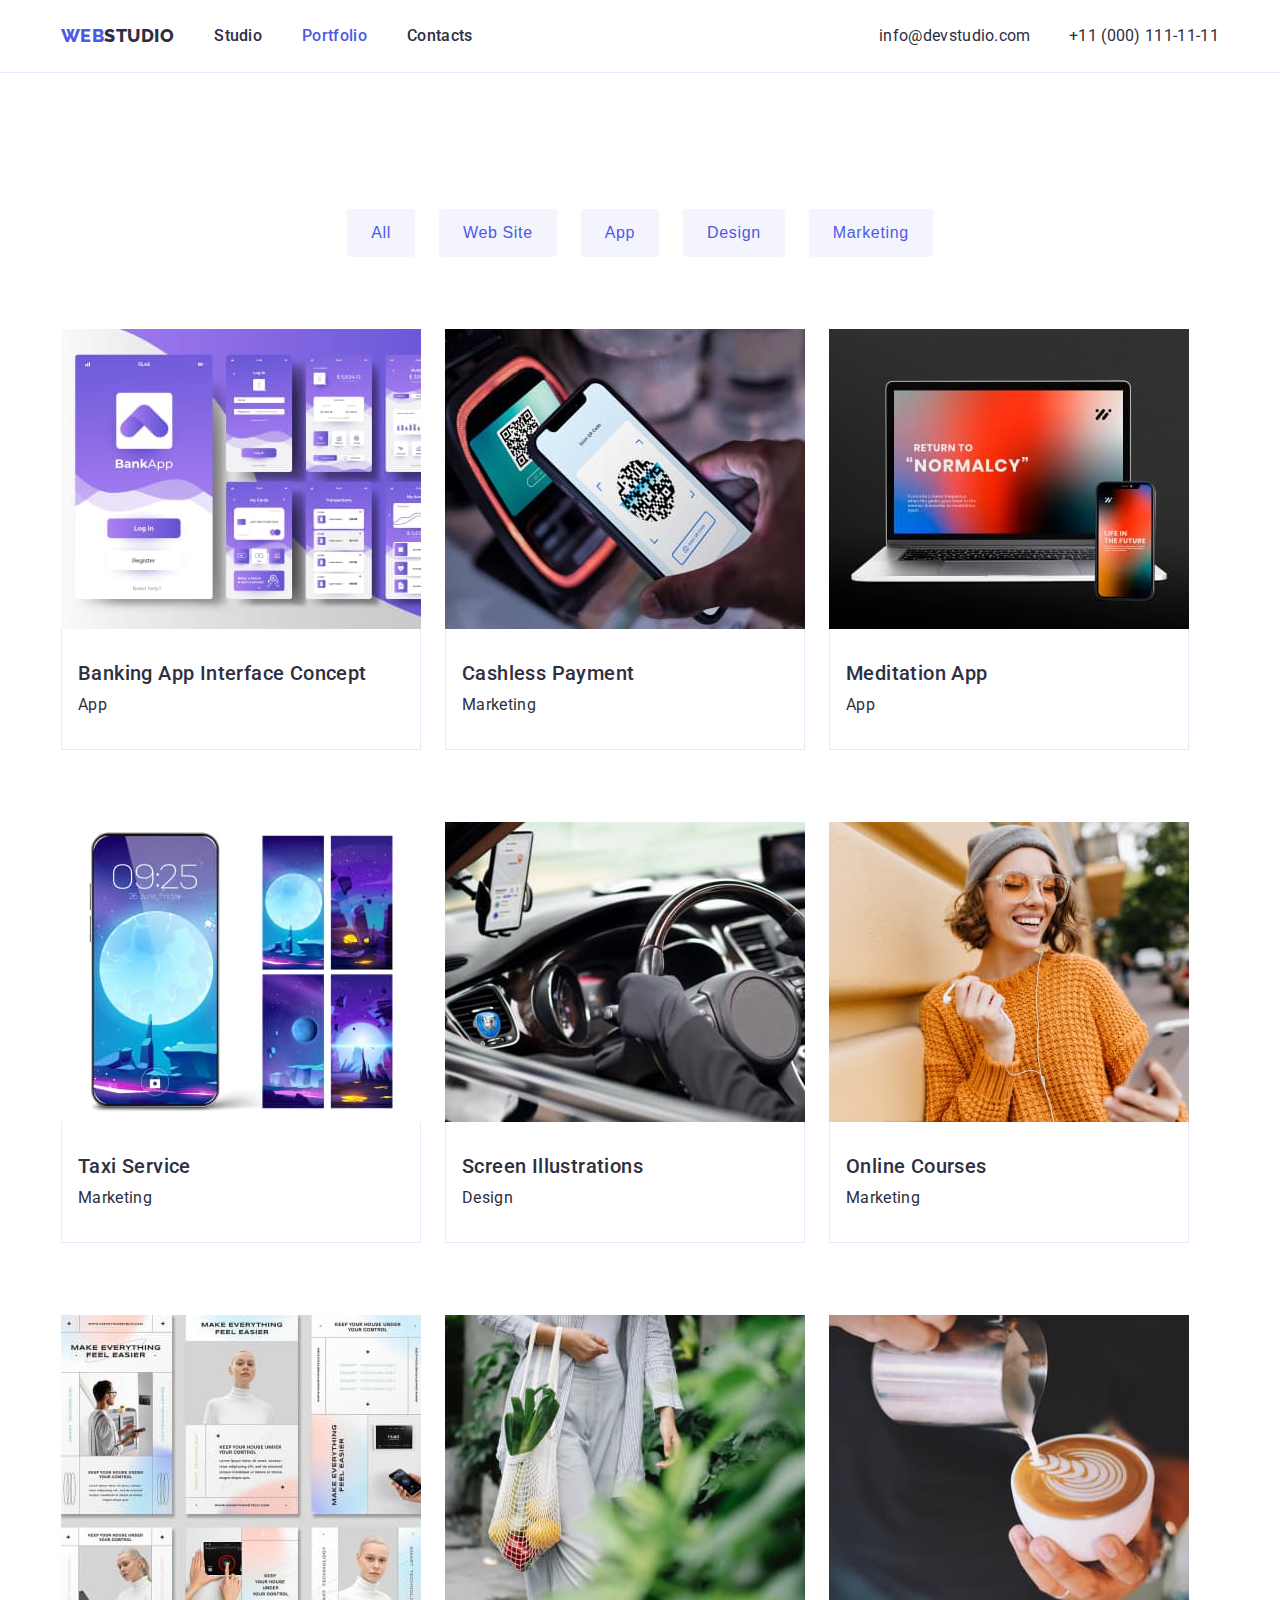
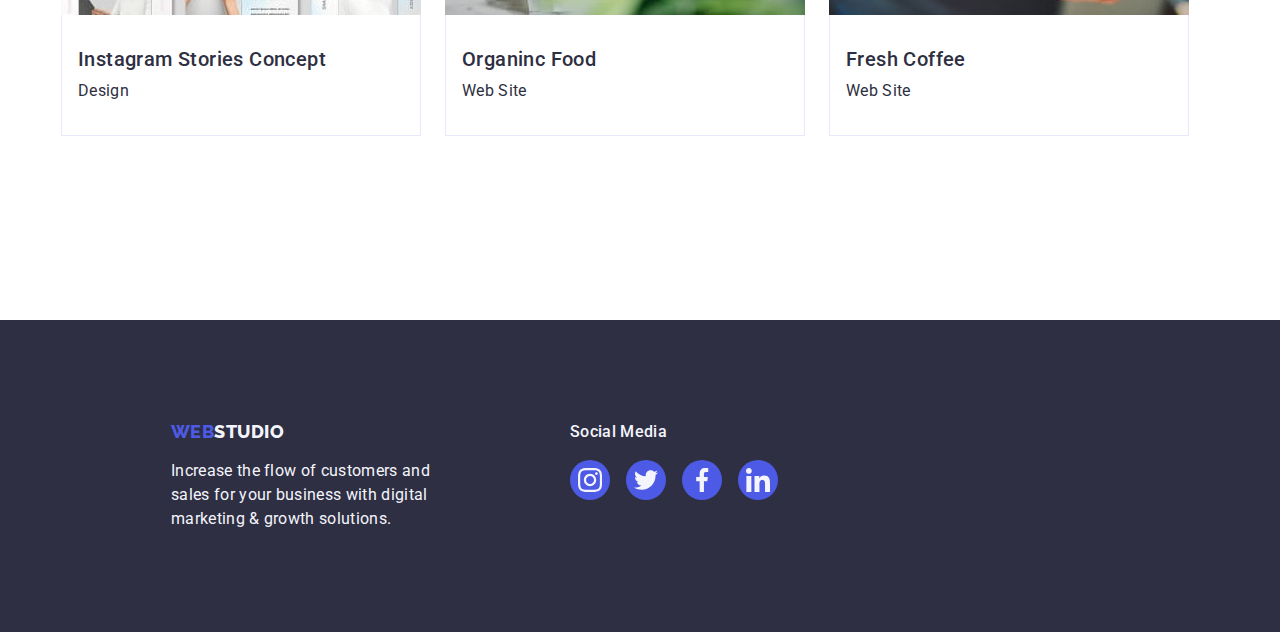
==== portfolio.html @ 55405195 "clone hw5" ====
<!DOCTYPE html>
<html lang="en">
<head>
    <meta charset="UTF-8">
    <meta name="viewport" content="width=device-width, initial-scale=1.0">
    <link href="https://fonts.googleapis.com/css2?family=Raleway:wght@800&family=Roboto:wght@400;500;700;900&display=swap" rel="stylesheet">
    <link rel="stylesheet" href="css/style.css">
    <link rel="stylesheet" href="node_modules/modern-normalize/modern-normalize.css">
    <title>Portfolio</title>
</head>
<body>
    <header class="main-header">
        <div class="header-container">
            <nav class="main-header-nav">
                <a href="index.html" class="logo">Web<span class="header-logo">Studio</span></a>
                     <ul class="nav-items">
                         <li class="main-header-nav-item">
                            <a class="main-header-nav-link" href="index.html">Studio</a></li>
                        <li class="main-header-nav-item">
                            <a class="main-header-nav-link active" href="portfolio.html">Portfolio</a></li>
                        <li class="main-header-nav-item">
                            <a class="main-header-nav-link"  href="/">Contacts</a></li>
                    </ul>
             </nav>
      
        <address class="address-container">
            <ul class="nav-address">
                 <li class="main-header-nav-address-link">
                    <a class="main-header-nav-address" href="mailto:info@devstudio.com">info@devstudio.com</a></li>
                <li class="main-header-nav-address-link">
                    <a class="main-header-nav-address" href="tel:+11(000)111-11-11">+11 (000) 111-11-11</a></li>
            </ul>
        </address>
        </div>
    </header>


    <main>
    
        <section class="portfolio-body section">
          <div class="container">
            <h2 hidden>Buttons</h2>
            <ul class="filter-buttons">
                <li class="button-link">
                    <button class="buttons" type="button">All</button></li>
                <li class="button-link">
                    <button class="buttons" type="button">Web Site</button></li>
                <li class="button-link">
                    <button class="buttons" type="button">App</button></li>
                <li class="button-link">
                    <button class="buttons" type="button">Design</button></li>
                <li class="button-link">
                    <button class="buttons" type="button">Marketing</button></li>
            </ul>

            
            <ul class="project-card-lists">
                <li class="body-images">
                    <div class="img-wrapper">
                    <img src="images/portfolioimages/img.jpg" width="360" alt="Banking App Image">
                        <div class="content">14 Stylish and User-Friendly App Design Concepts · Task Manager App · Calorie Tracker App · Exotic Fruit Ecommerce App · Cloud Storage App">
                        </div>
                    </div>
                    <div class="substrate"> 
                        <h3 class="images-title">Banking App Interface Concept</h3>
                        <p class="image-description">App</p>
                    </div>
                </li> 

                <li class="body-images">
                    <div class="img-wrapper">
                        <img src="images/portfolioimages/img2.jpg" width="360" alt="Banking App Image">
                            <div class="content">14 Stylish and User-Friendly App Design Concepts · Task Manager App · Calorie Tracker App · Exotic Fruit Ecommerce App · Cloud Storage App">
                            </div>
                        </div>
                    <div class="substrate"> 
                        <h3 class="images-title">Cashless Payment</h3>
                        <p class="image-description">Marketing</p>
                    </div>
                </li>

                <li class="body-images">
                    <div class="img-wrapper">
                        <img src="images/portfolioimages/img3.jpg" width="360" alt="Banking App Image">
                            <div class="content">14 Stylish and User-Friendly App Design Concepts · Task Manager App · Calorie Tracker App · Exotic Fruit Ecommerce App · Cloud Storage App">
                            </div>
                        </div>
                    <div class="substrate"> 
                        <h3 class="images-title">Meditation App</h3>
                        <p class="image-description">App</p>
                    </div>
                </li>

                <li class="body-images">
                    <div class="img-wrapper">
                        <img src="images/portfolioimages/img4.jpg" width="360" alt="Banking App Image">
                            <div class="content">14 Stylish and User-Friendly App Design Concepts · Task Manager App · Calorie Tracker App · Exotic Fruit Ecommerce App · Cloud Storage App">
                            </div>
                        </div>
                    <div class="substrate"> 
                        <h3 class="images-title">Taxi Service</h3>
                        <p class="image-description">Marketing</p>
                    </div>
                </li>
                
                <li class="body-images">
                    <div class="img-wrapper">
                        <img src="images/portfolioimages/img5.jpg" width="360" alt="Banking App Image">
                            <div class="content">14 Stylish and User-Friendly App Design Concepts · Task Manager App · Calorie Tracker App · Exotic Fruit Ecommerce App · Cloud Storage App">
                            </div>
                        </div>
                    <div class="substrate"> 
                        <h3 class="images-title">Screen Illustrations</h3>
                        <p class="image-description">Design</p>
                    </div>
                </li>

                <li class="body-images">
                    <div class="img-wrapper">
                        <img src="images/portfolioimages/img6.jpg" width="360" alt="Banking App Image">
                            <div class="content">14 Stylish and User-Friendly App Design Concepts · Task Manager App · Calorie Tracker App · Exotic Fruit Ecommerce App · Cloud Storage App">
                            </div>
                        </div>
                    <div class="substrate"> 
                        <h3 class="images-title">Online Courses</h3>
                        <p class="image-description">Marketing</p>
                    </div>
                </li>

                <li class="body-images">
                    <div class="img-wrapper">
                        <img src="images/portfolioimages/img7.jpg" width="360" alt="Banking App Image">
                            <div class="content">14 Stylish and User-Friendly App Design Concepts · Task Manager App · Calorie Tracker App · Exotic Fruit Ecommerce App · Cloud Storage App">
                            </div>
                        </div>
                    <div class="substrate"> 
                        <h3 class="images-title">Instagram Stories Concept</h3>
                        <p class="image-description">Design</p>
                    </div>
                </li>

                <li class="body-images">
                    <div class="img-wrapper">
                        <img src="images/portfolioimages/img8.jpg" width="360" alt="Banking App Image">
                            <div class="content">14 Stylish and User-Friendly App Design Concepts · Task Manager App · Calorie Tracker App · Exotic Fruit Ecommerce App · Cloud Storage App">
                            </div>
                        </div>
                    <div class="substrate"> 
                        <h3 class="images-title">Organinc Food</h3>
                        <p class="image-description">Web Site</p>
                    </div>
                </li>

                <li class="body-images">
                    <div class="img-wrapper">
                        <img src="images/portfolioimages/img9.jpg" width="360" alt="Banking App Image">
                            <div class="content">14 Stylish and User-Friendly App Design Concepts · Task Manager App · Calorie Tracker App · Exotic Fruit Ecommerce App · Cloud Storage App">
                            </div>
                        </div>
                    <div class="substrate"> 
                        <h3 class="images-title">Fresh Coffee</h3>
                        <p class="image-description">Web Site</p> 
                    </div>   
                </li>
                    
             </ul>
          </div>
        </section>
    </main>

    <footer class="footer-section">
        <div class="container">
         <a href="index.html" class="logo">Web<span class="footer-logo">studio</span></a>
         <p class="footer-description">Increase the flow of customers and sales for your business with digital marketing & growth solutions.</p>
        </div>
         <div class="social-media-footer">
            <h5>Social Media</h5>
                 <ul class="our-team-link">
                    <li class="our-team-link-item">
                        <a href="/" class="team-socials">
                            <svg class="social-icons">
                                <use href="images/icon.svg#icon-instagram-2" class="icons"></use>
                            </svg>
                        </a>
                    </li>
                
                    <li class="our-team-link-item">
                        <a href="/" class="team-socials">
                            <svg class="social-icons">
                                <use href="images/icon.svg#icon-twitter-1" class="icons"></use>
                            </svg>
                        </a>
                    </li>
                
                    <li class="our-team-link-item">
                        <a href="/" class="team-socials">
                        <svg class="social-icons">
                            <use href="images/icon.svg#icon-facebook-1" class="icons"></use>
                        </svg>
                    </a>
                </li>
                <li class="our-team-link-item">
                    <a href="/" class="team-socials">
                        <svg class="social-icons">
                            <use href="images/icon.svg#icon-linkedin-1" class="icons"></use>
                        </svg>
                    </a>
                </li>
            </ul>
        </li>
        </div>
    </footer>
</body>
</html>
---- css/style.css ----
:root{ 
    --navy-blue: #2e2f42;
    --secondary-color:#4d5ae5;
    --cloud: #f4f4fd;
    --white:#fff;
    --cornflower: #E7E9FC;
    --LIGHT-SLATE: #8E8F99;
    --green: #31D0AA;
    --ocean: #404BBF;
    --DAIRY:#FCFCFC;
}

body{
    font-family: 'Roboto', sans-serif;
    margin: 0;
    padding: 0;
    background-color: var(--white);
    color: var(--navy-blue);
    font-size: 16px;
    letter-spacing: 0.32px;
}
html{
    box-sizing: border-box;
}
h1,
h2,
h3,
h4,
h5,
h6,
p{
    font-family: 'Roboto', sans-serif;
    margin: 0;
}

::before,
::after {
    box-sizing: inherit;
}

.main-header{
    display: flex;
    align-items: center;
    height: 72px;
    border-bottom: 1px solid var(--cornflower);
}
.header-container{
    display: flex;
    justify-content: space-between;
    align-items: center;
    width: 1158px;
    margin: 0 auto;
    padding: 0 15px 0 15px;

}
.main-header-nav{
    display: flex;
    justify-content: center;
    align-items: center;
}
.nav-items{
    display: flex;
    justify-content: space-between;
    align-items: center;
    gap: 40px;
}
.main-header-nav-link{
    text-decoration: none;
}

.logo{
    color: var(--secondary-color);
    font-size: 18px;
    font-weight: 800;
    font-family: 'Raleway';
    text-decoration: none;
    text-transform: uppercase;
}

.header-logo{
    font-size: 18px;
    font-weight: 800;
    font-family: 'Raleway';
    color:var(--navy-blue);
    line-height: 1.17;
    letter-spacing: 0.54px;
}



/*ADDRESS NAV*/

.nav-address{
    display: flex;
    width: 340px;
    justify-content: space-between;
}

.main-header-nav .main-header-nav-item{
    list-style: none;   
}

.main-header-nav-link{
    color: var(--navy-blue);
    font-size: 16px;
    font-weight: 500;
    letter-spacing: 0.32px;
    line-height: 1.5;
    position: relative;
    transition-property: color;
    transition-duration: 250ms;
    transition-timing-function: cubic-bezier(0.4, 0, 0.2, 1);
}


.main-header-nav-address-link{
    list-style: none;
    position: relative;
}

.main-header-nav-address {
    width: 153px;
    font-size: 1rem;
    line-height: 1.5;
    letter-spacing: 0.32px;
    text-decoration: none;
    color: var(--navy-blue);
    font-style: normal;
    transition-property: color;
    transition-duration: 250ms;
    transition-timing-function: cubic-bezier(0.4, 0, 0.2, 1);
}

.main-header-nav-link:hover,
.main-header-nav-address:hover,
.main-header-nav-link.active {
    color: var(--secondary-color);

}


.main-header-nav-link:focus,
.main-header-nav-address:focus {
    color: var(--secondary-color);
    outline: transparent;
}

/* HEADER LINKS ANIMATION */
.main-header-nav-address-link::after, .main-header-nav-link::after{
    content: "";
    position: absolute;
    display: block;
    left:0;
    bottom: -27px;
    width: 0%;
    background-color: var(--ocean);
    height: 4px;
    border-radius: 2px;
    transition-duration: 250ms;
    transition-timing-function: cubic-bezier(0.4, 0, 0.2, 1);
}

.main-header-nav-address-link:hover::after, .main-header-nav-link:hover::after{
    width: 100%;
}



/* GENERIC AUXILIARY CLASS */
.container{
    width: 1158px;
    margin: 0 auto;
    padding: 0 15px;
}

.section{
    padding-top: 120px;
    padding-bottom: 120px;
}


/*HERO SECTION*/

.hero-section { 
    background-image: linear-gradient(rgba(46,46,46,0.7),rgba(46,47,46,0.7)),url(../images/hero/background.jpg);
    background-size: cover;
    background-repeat: no-repeat;
    background-position: center;
    margin: 0 auto;
    max-width: 1440px;
    color: var(--white); 
    padding: 180px 0;
}

.hero-section .container {
    text-align: center;
}

.hero-title{
    font-size: 56px;
    font-weight: 700;
    line-height: 1.07;
    letter-spacing: 1.12px;
    height: 120px;
    width: 496px;
    text-align: center;
    margin: auto;
}

.button{
    background-color: var(--secondary-color);
    color: var(--white);
    border-radius: 4px;
    box-shadow: 0px 4px 4px 0px rgba(0, 0, 0, 0.15);
    padding: 16px 32px;
    font-size: 16px;
    font-weight: 500;
    margin-top: 50px;
    
}

.button:hover{
    cursor: pointer;
    background-color: var(--ocean);
}
.button:focus{
    color: var(--secondary-color);
    background-color: var(--cloud);
    
}



    /*FEATURE SECTION*/
.advantages{
    display: flex;
    justify-content: center;
    align-items: center;
    background-color: var(--cloud);
    border-radius: 4px;
    width: 264px;
    height: 112px;
}
.advantages-icons{
   width: 64px;
   height: 64px;
}

  
.icons{
   position: relative;
   top: 10px;
   left: 10px;
}
.feature{
    background-color: var(--white);
}
.feature-list{
   display: flex;
    padding: 0;
   flex-wrap: wrap;
   gap: 24px;
}

.feature-item{
    flex-basis: calc((100% - 72px)/4);
    list-style: none;
}

.feature-title{
    font-size: 20px;
    font-weight: 500;
    line-height: 1.2;
    letter-spacing: 0.4px;
    padding-top: 8px;
}

.feature-description{
    padding-top: 8px;
    width: 264px;
    font-size: 16px;
    font-weight: 400;
    line-height: 1.5;
    letter-spacing: 0.32px;
}

/*BODY CONTAINER*/

.body-section{
    text-align: center;
    padding-bottom: 120px;
}


.image-title{
    font-size: 36px;
    font-style: normal;
    font-weight: 700;
    line-height: 1.1; 
    letter-spacing: 0.72px;
}

.image-ul{
    display: flex;
    padding: 0;
    gap: 24px;
}
.images{
    list-style: none;
    margin-top: 72px;
    flex-basis: calc((100% - 48px) / 3);
}

.images img{
    width: 370px;
}



/*TEAM CONTAINER*/
.team{
    background-color: var(--cloud);
}

.team-ul{
    display: flex;
    flex-wrap: wrap;
    padding: 0;
    gap: 24px
}


.team-images{
    flex-basis: calc((100% - 72px)/4);
    list-style: none;
    margin-top: 72px;
    border-radius: 0px 0px 4px 4px;
    background: var(--white);
    box-shadow: 0px 2px 1px 0px rgba(46, 47, 66, 0.08), 0px 1px 1px 0px rgba(46, 47, 66, 0.16), 0px 1px 6px 0px rgba(46, 47, 66, 0.08); 
}


.team-images img{
    width: 271.5px;
}

.team-title{
    text-align: center;
    font-size: 36px;
    font-weight: 700;
    line-height: 1.1;
    letter-spacing: 0.72px;
}

.team-position{
    text-align: center;
    font-size: 16px;
    line-height: 1.5;
    letter-spacing: 0.32px;
    padding-bottom: 32px;
    padding-top: 8px;
}

.team-name{
    text-align: center;
    padding-top: 32px;
    font-size: 20px;
    font-weight: 500;
    line-height: 1.2; 
    letter-spacing: 0.4px;
}

.our-team-link{
    display: flex;
    align-items: center;
    justify-content: center;
    padding: 0;
    margin-bottom: 32px;
}
.our-team-link-item:not(:last-child){
    margin-right: 24px;
}
.our-team-link-item{
    list-style: none;
    display: flex;
    align-items: center;
    justify-content: center;
    width: 40px;
    height: 40px;
    background-color: var(--secondary-color);
    border-radius: 50%;
    transition-property: color, background-color;
    transition-duration: 250ms;
    transition-timing-function: cubic-bezier(0.4, 0, 0.2, 1);
}

.our-team-link-item svg{
    display: flex;
    align-items: center;
    justify-content: center;
    width: 16px;
    height: 16px;
}

.our-team-link-item:hover {
    color: var(--cloud);
    background-color: var(--ocean);
    cursor: pointer;
}

/* CLIENT SECTION */
.client-section{
    text-align: center;
}

.client-section h2 {
    color:var(--navy-blue);
    font-size: 36px;
    font-weight: 700;
    line-height: 1.1;
    letter-spacing: 0.72px;
    text-transform: capitalize;
}
.company-items{
    display: flex;
    align-items: center;
    justify-content: center;
    gap: 24px;
    margin-top:72px;
    flex-wrap: wrap;
    padding: 0;
}

.company-items-link{
    display: flex;
    align-items: center;
    justify-content: center;
    list-style: none;
}

.company-icon{
    width: 104px;
    height: 56px;
    padding: 16px 32px;
    fill: var(--LIGHT-SLATE);
    border: 1px solid var(--LIGHT-SLATE);
    border-radius: 4px;
    transition-property: fill, border-color;
    transition-duration: 250ms;
    transition-timing-function: cubic-bezier(0.4, 0, 0.2, 1);
}

.company-icon:hover {
    cursor: pointer;
    fill: var(--ocean);
    border-color: var(--ocean);
}

/*FOOTER*/
.footer-section{
    display: flex;
    align-items: center;
    background-color: var(--navy-blue);
    color: var(--cloud);
    height: 312px
}
.footer-section .container{
    width: 264px;
    margin-left:156px;
    margin-right: 120px;
}

.social-media-footer h5{
    font-family: Roboto;
    font-size: 16px;
    font-weight: 500;
    line-height: 1.5; 
    letter-spacing: 0.32px;
}


.social-media-footer .our-team-link svg{
    width: 24px;
    height: 24px;
}
.social-media-footer .our-team-link-item:not(:last-child){
    margin-right: 16px;
}
.logo .footer-logo{
    font-size: 18px;
    font-weight: 800;
    font-family: 'Raleway';
    color:var(--cloud);
    line-height: 1.17;
    letter-spacing: 0.54px;
}  
.footer-description{
    padding-top: 16px;
    font-size: 16px;
    font-weight: 400;
    line-height: 1.5;
    letter-spacing: 0.32px;
    width: 264px;
}

.social-media-footer .our-team-link-item{
    transition-property: color,background-color;
    transition-duration: 250ms;
    transition-timing-function:cubic-bezier(0.4, 0, 0.2, 1) ;
}
.social-media-footer .our-team-link-item:hover {
    color: var(--cloud);
    background-color: var(--green);
    cursor: pointer;
}

/* MODAL CSS */
.modal{
    background-color: rgba(0, 0, 0, 0.5);
    position: fixed;
    width: 100%;
    height: 100%;
    top: 0px;
    left: 0px;
    display: flex;
    align-items: center;
    justify-content: center;
    pointer-events: auto;
    opacity: 1;
    transition-property: visibility,opacity;
    transition-duration: 250ms;
    transition-timing-function: cubic-bezier(0.4, 0, 0.2, 1);
}

.modal.is-hidden{
    visibility: hidden;
    opacity: 0;
    pointer-events: none;
}

.modal.is-hidden .modal-content{
    transform: scale(0.5);
}

.modal-content{
    position: relative;
    width: 528px;
    height: 580px;
    background: var(--DAIRY);
    border-radius: 4px;
    box-shadow: 0px 2px 1px 0px rgba(0, 0, 0, 0.20), 0px 1px 3px 0px rgba(0, 0, 0, 0.12), 0px 1px 1px 0px rgba(0, 0, 0, 0.14);
    transform:none;
    transition-property:tranform;
    transition-duration: 250ms;
    transition-timing-function: cubic-bezier(0.4, 0, 0.2, 1);
}


.modal-close{
    display: flex;
    justify-content: center;
    align-items: center;
    position: absolute;
    top: 24px;
    right: 24px;
    width: 24px;
    height: 24px;
    stroke: rgba(0, 0, 0, 0.10);
    border: 1px solid rgba(0, 0, 0, 0.10);
    border-radius: 50%;
    background-color: var(--cornflower);
    cursor: pointer;
    transition:background-color 250ms;
    transition-timing-function: cubic-bezier(0.4, 0, 0.2, 1);
}

.modal-close:hover,.modal-close:focus{
    background-color: var(--ocean);
}



/*Portfolio Design*/
.filter-buttons{
    display: flex;
    justify-content: center;
    align-items: center;
    gap:24px;
    padding: 0;
}

.button-link{
    list-style: none;
}

.buttons{
    font-size: 16px;
    font-weight: 500;
    line-height: 1.5;   
    letter-spacing: 0.64px;
    border: none;
    color: var(--secondary-color);
    padding: 12px 24px;
    border-radius: 4px;
    background-color:var(--cloud);
    transition-property: color, background-color,box-shadow;
    transition-duration: 250ms;
    transition-timing-function: cubic-bezier(0.4, 0, 0.2, 1);
}


.buttons:hover, .buttons:focus{
    color: var(--cloud);
    background-color: var(--secondary-color);
    cursor: pointer;
    outline: transparent;
    box-shadow: 0px 2px 2px 0px rgba(0, 0, 0, 0.12), 0px 2px 1px 0px rgba(0, 0, 0, 0.08), 0px 3px 1px 0px rgba(0, 0, 0, 0.10);
}



.button-link,  .body-images{
    list-style: none;
}

/*BODY IMAGES*/

.project-card-lists{
   display:flex;
   flex-wrap: wrap;
   margin-top: 72px;
   padding: 0;
   gap:24px;
   flex-basis: calc((100% - 48px) / 3);
}

.images-title {
    font-size: 20px;
    font-weight: 500;
    line-height: 1.2;
    letter-spacing: 0.4px;
}

.image-description{
    padding-top: 8px;
    line-height: 1.5; 
    letter-spacing: 0.32px;
}

.substrate{
    background-color: var(--white);
    padding: 32px 16px;
    border: 1px solid var(--cornflower);
    background: var(--white);
    border-top: 0;
    margin-bottom: 48px;

}


.img-wrapper{
    position: relative;
    overflow: hidden;
}

.img-wrapper img{
    display: block;
    width: 100%;
    height: 100%;
    object-fit: cover;
    object-position: center;
}
.img-wrapper > .content{
    position: absolute;
    top:0;
    left: 0;
    font-family: Roboto;
    font-size: 16px;
    font-weight: 400;
    line-height: 1.5;
    letter-spacing: 0.32px;
    color: var(--cloud);
    background-color: rgba(77, 90, 229,0.8);
    height: 100%;
    text-align: left;
    align-items: center;
    padding: 0 24px;
    display: flex;
    transform: translateY(100%);
    transition-property: transform;
    transition-duration: 250ms;
    transition-timing-function: cubic-bezier(0.4, 0, 0.2, 1);
    opacity: 0;
}


.body-images:hover  .img-wrapper > .content{
    opacity: 1;
    transform: translateY(0);
}

.body-images:hover .substrate{
    box-shadow: 0px 2px 1px 0px rgba(46, 47, 66, 0.08), 0px 1px 1px 0px rgba(46, 47, 66, 0.16), 0px 1px 6px 0px rgba(46, 47, 66, 0.08);
}
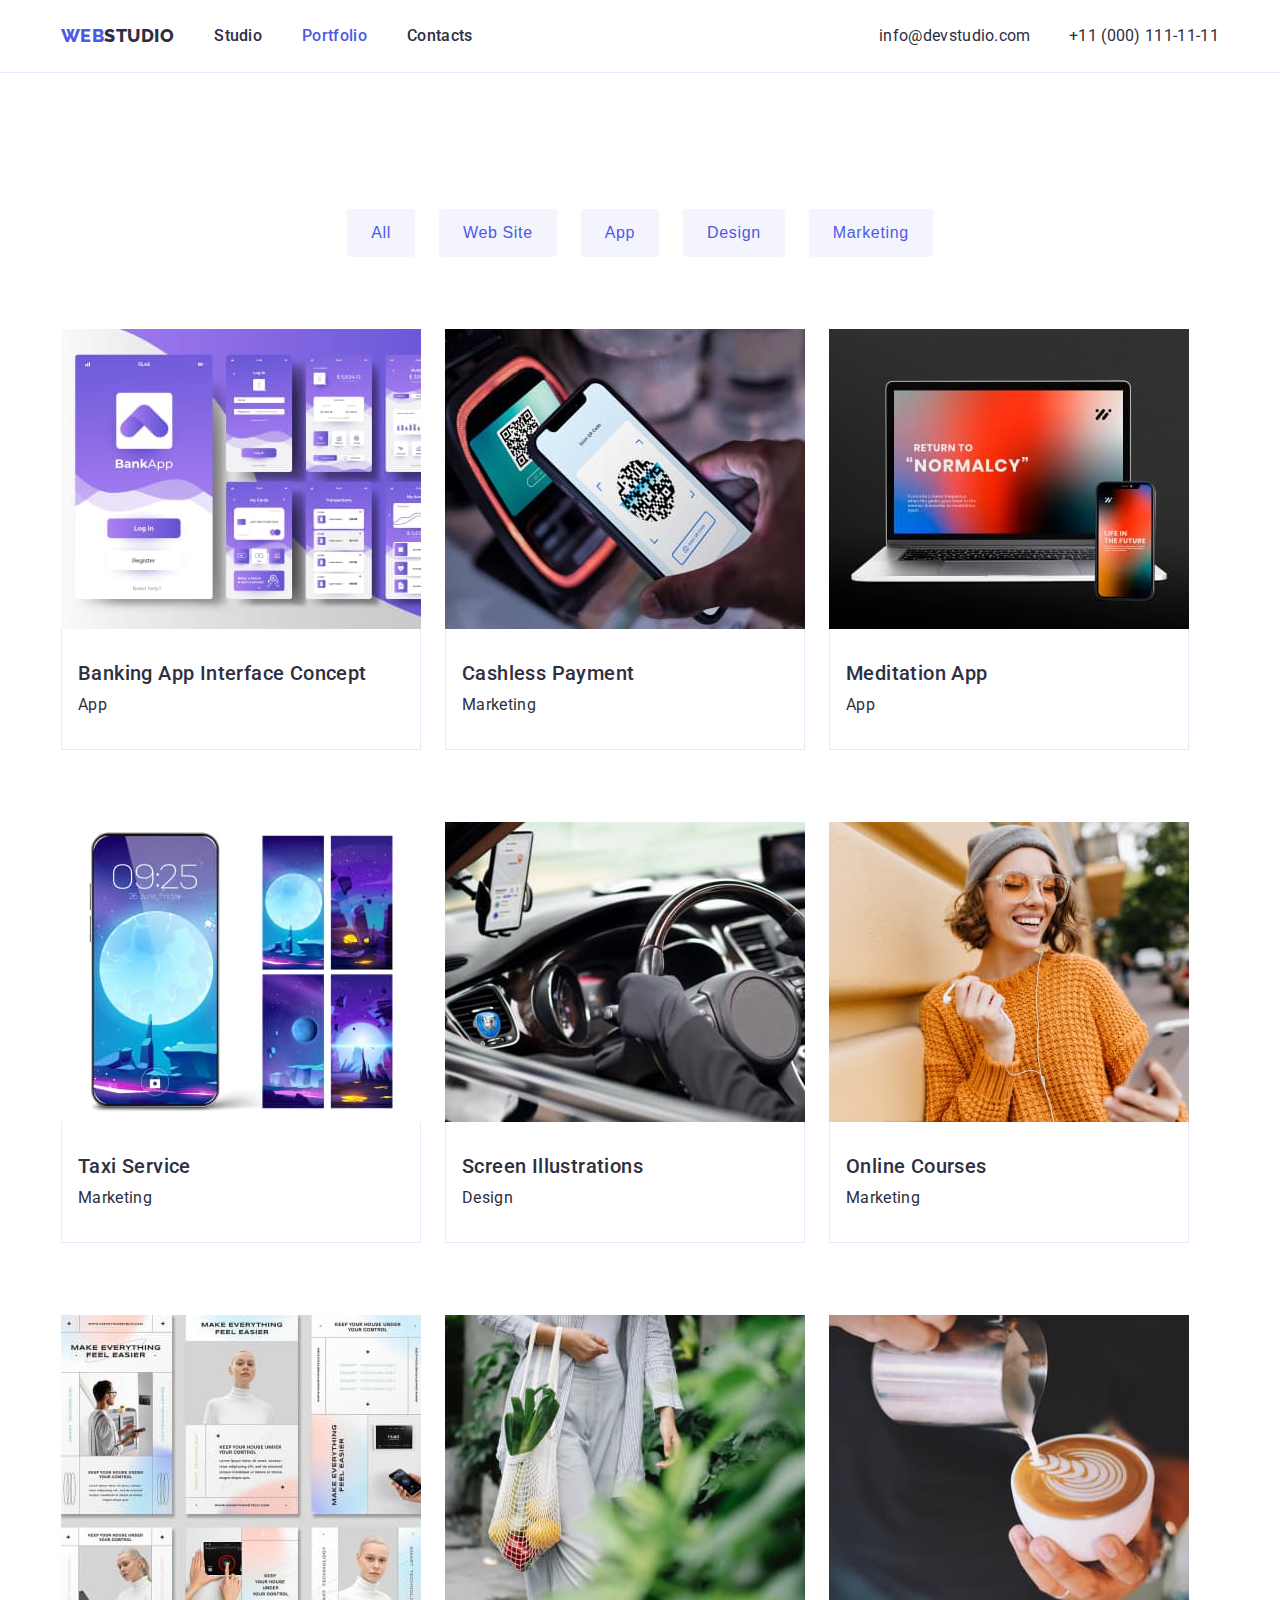
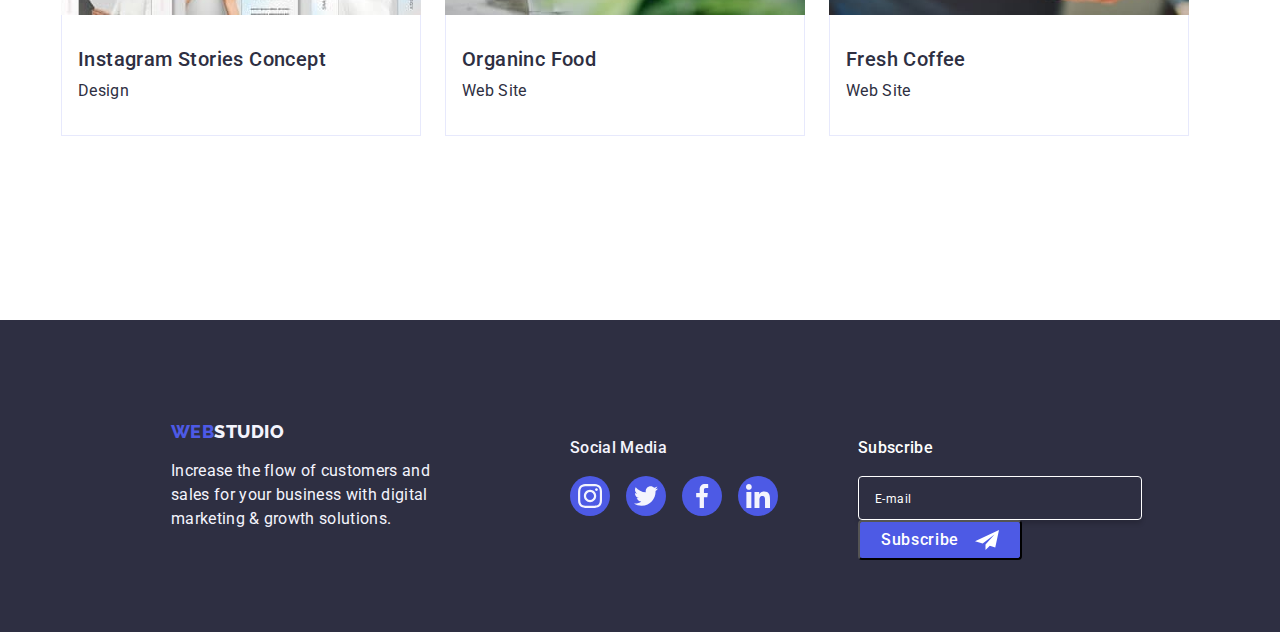
==== commit 6abb690e: "modal-form" ====
--- a/portfolio.html
+++ b/portfolio.html
@@ -209,6 +209,13 @@
             </ul>
         </li>
         </div>
+        <div class="footer-newsletter">
+            <h5>Subscribe</h5>
+            <input type="text" class="email-box" placeholder="E-mail">
+            <button type="submit" class="subscribe-btn">Subscribe
+                <img src="images/subscribe.svg" alt="subscribe-frame">
+            </button>
+        </div>
     </footer>
 </body>
 </html>--- a/css/style.css
+++ b/css/style.css
@@ -478,7 +478,10 @@
     letter-spacing: 0.32px;
 }
 
-
+.social-media-footer{
+    height: 80px;
+    width: 208px;
+}
 .social-media-footer .our-team-link svg{
     width: 24px;
     height: 24px;
@@ -514,6 +517,70 @@
     cursor: pointer;
 }
 
+/* newsletter */
+.footer-newsletter{
+    margin-left: 80px;
+    height: 80px;
+}
+.email-box{
+    width: 264px;
+    height: 40px;
+    border-radius: 4px;
+    border: 1px solid var(--white);
+    box-shadow: 0px 4px 4px 0px rgba(0, 0, 0, 0.15);
+    background: var(--navy-blue);
+    padding-left: 16px;
+    margin-right: 24px;
+    transition: border 250ms;
+    transition-timing-function: cubic-bezier(0.4, 0, 0.2, 1);
+}
+.email-box:hover{
+    border:1px solid var(--secondary-color);
+
+}
+.email-box::placeholder{
+    color: var(--white);
+    font-family: Roboto;
+    font-size: 12px;
+    font-weight: 400;
+    line-height: 2;
+    letter-spacing: 0.48px;
+}
+
+.subscribe-btn{
+    display: inline-flex;
+    padding: 8px 24px;
+    justify-content: center;
+    align-items: center;
+    gap: 16px;
+    border-radius: 4px;
+    background-color: var(--secondary-color);
+    height: 40px;
+    width: 164px;
+    color: var(--white);
+    font-family: 'Roboto';
+    font-size: 16px;
+    font-weight: 500;
+    line-height: 1.5;
+    letter-spacing: 0.64px;
+    cursor: pointer;
+    transition: background-color 250ms;
+    transition-timing-function: cubic-bezier(0.4, 0, 0.2, 1);
+}
+
+.subscribe-btn:hover,.subscribe-btn:focus{
+    background-color: var(--ocean);
+}
+
+.footer-newsletter h5{
+    font-family: Roboto;
+    font-size: 16px;
+    font-weight: 500;
+    line-height: 1.5;
+    letter-spacing: 0.32px;
+    color: var(--white);
+    padding-bottom: 16px;
+}
 /* MODAL CSS */
 .modal{
     background-color: rgba(0, 0, 0, 0.5);
@@ -544,8 +611,7 @@
 
 .modal-content{
     position: relative;
-    width: 528px;
-    height: 580px;
+    width: 408px;
     background: var(--DAIRY);
     border-radius: 4px;
     box-shadow: 0px 2px 1px 0px rgba(0, 0, 0, 0.20), 0px 1px 3px 0px rgba(0, 0, 0, 0.12), 0px 1px 1px 0px rgba(0, 0, 0, 0.14);
@@ -553,9 +619,20 @@
     transition-property:tranform;
     transition-duration: 250ms;
     transition-timing-function: cubic-bezier(0.4, 0, 0.2, 1);
-}
-
-
+    padding: 72px 24px 24px 24px;
+   
+}
+
+.user-contact-heading{
+    color: var(--navy-blue);
+    text-align: center;
+    font-family: 'Roboto';
+    font-size: 16px;
+    font-weight: 500;
+    line-height: 1.5; 
+    letter-spacing: 0.32px;
+   
+}
 .modal-close{
     display: flex;
     justify-content: center;
@@ -578,7 +655,130 @@
     background-color: var(--ocean);
 }
 
-
+/* FORM */
+.user-contact{
+    margin-top: 16px;
+}
+
+.form-label{
+    position: relative;
+   display: block;
+   width: 360px;
+   margin-top: 8px;
+   color: var(--LIGHT-SLATE);
+}
+.input-bx{
+    width: 100%;
+    height: 40px;
+    border-radius: 4px;
+    border: 1px solid var(--navy-blue);
+    margin-top: 4px;
+    display: block;
+    padding: 0;
+    transition: border 250ms;
+    transition-timing-function: cubic-bezier(0.4, 0, 0.2, 1);
+}
+.input-bx[type="text"],.input-bx[type="tel"],.input-bx[type="email"]{
+    padding-left:38px;
+    font-size: 16px;
+}
+
+.input-bx:focus,.input-bx:hover{
+    border:1px solid var(--secondary-color);
+    outline:none;
+}
+
+.input-bx:focus + .form-icon,.input-bx:hover +.form-icon{
+    fill:var(--secondary-color);
+}
+
+.comment-bx{
+    width: 365px;
+    border-radius: 4px;
+    border: 1px solid var(--navy-blue);
+    margin-top: 4px;
+    display: block;
+    padding: 0;
+    height: 120px;
+    resize: none;
+}
+
+.comment-bx:focus,.comment-bx:hover{
+    border:1px solid var(--secondary-color);
+    outline:none;
+}
+
+.comment-bx[type="text"]{
+    padding: 8px 16px;
+    font-size: 16px;
+}
+
+.checkbox{
+    width: 16px;
+    height: 16px;
+    margin-right: 8px;
+    cursor: pointer;
+}
+.checkbox-label{
+    color: var(--LIGHT-SLATE);
+    font-family: 'Roboto';
+    font-size: 12px;
+    font-style: normal;
+    font-weight: 400;
+    line-height: 1.17;
+    letter-spacing: 0.48px;
+    display: flex;
+    justify-content: flex-start;
+    align-items: center;
+    margin-top: 16px;
+    
+}
+.checkbox-label span{
+    color: var(--secondary-color);
+    font-family: 'Roboto';
+    font-size: 12px;
+    font-weight: 400;
+    line-height: 16px;
+    letter-spacing: 0.48px;
+    text-decoration-line: underline;
+    cursor: pointer;
+}
+
+.form-icon{
+    position: absolute;
+    width: 18px;
+    height: 24px;
+    top: 50%;
+    left: 15px;
+    fill: var(--navy-blue);
+}
+
+
+.form-btn{
+    border-radius: 4px;
+    background: var(--IRIS, #4D5AE5);
+    color: var(--white);
+    font-family: 'Roboto';
+    font-size: 16px;
+    font-weight: 500;
+    line-height: 1.5;
+    letter-spacing: 0.64px;
+    display: table;
+    margin-left: auto;
+    margin-right: auto;
+    margin-top: 24px;
+    border: none;
+    justify-content: center;
+    align-items: center;
+    padding: 16px 80px;
+    cursor: pointer;
+    transition: box-shadow 250ms;
+    transition-timing-function: cubic-bezier(0.4, 0, 0.2, 1);
+}
+.form-btn:hover{
+    box-shadow: 0px 4px 4px 0px rgba(0, 0, 0, 0.15);
+    background-color: var(--ocean);
+}
 
 /*Portfolio Design*/
 .filter-buttons{
@@ -610,8 +810,8 @@
 
 
 .buttons:hover, .buttons:focus{
-    color: var(--cloud);
-    background-color: var(--secondary-color);
+    color: var(--white);
+    background-color: var(--ocean);
     cursor: pointer;
     outline: transparent;
     box-shadow: 0px 2px 2px 0px rgba(0, 0, 0, 0.12), 0px 2px 1px 0px rgba(0, 0, 0, 0.08), 0px 3px 1px 0px rgba(0, 0, 0, 0.10);
